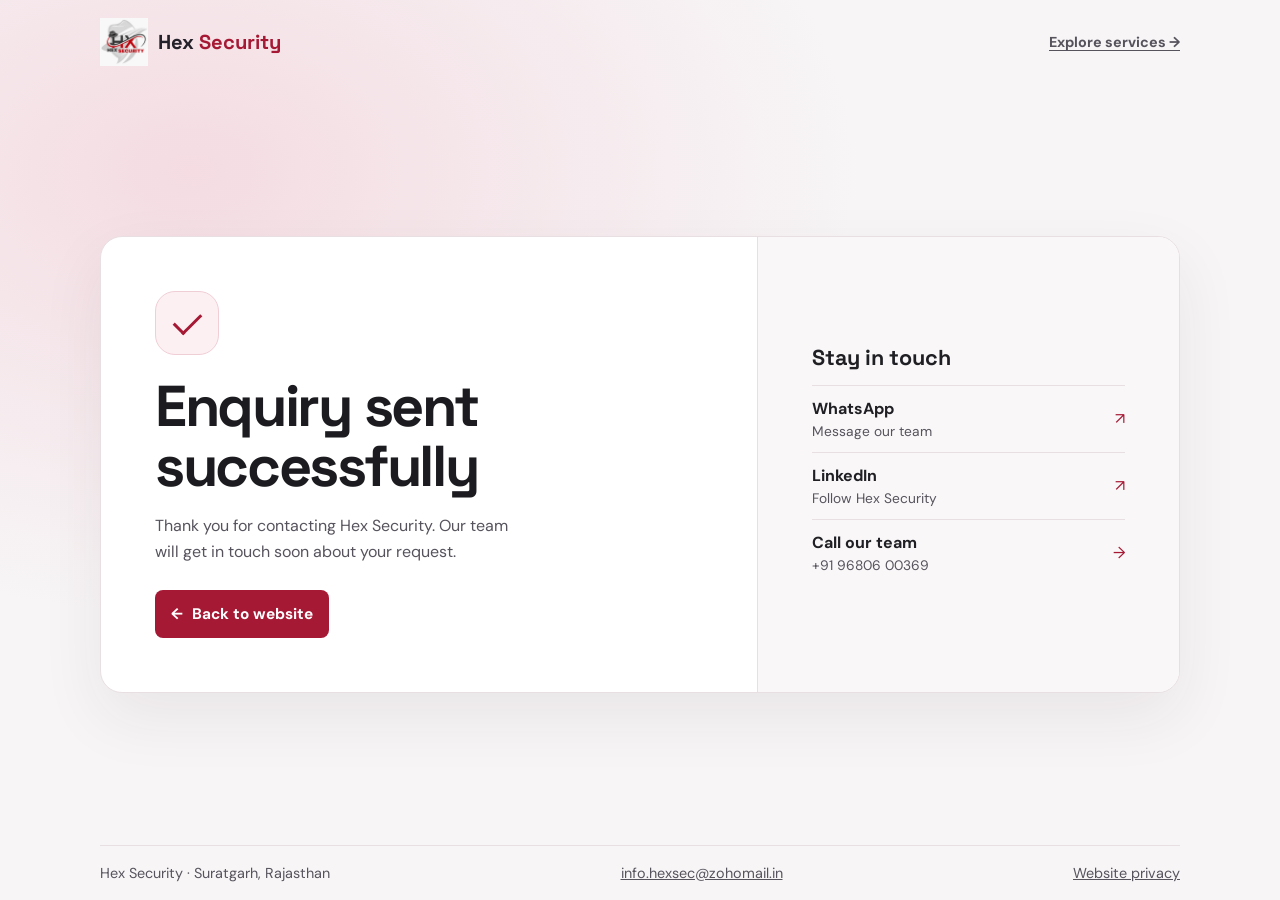
==== enquiry-sent.html @ a5976539 "Show a dedicated enquiry confirmation page" ====
<!doctype html>
<html lang="en">
<head>
  <meta charset="utf-8">
  <meta name="viewport" content="width=device-width, initial-scale=1">
  <meta name="robots" content="noindex">
  <meta name="theme-color" content="#f7f3f4">
  <title>Enquiry sent | Hex Security</title>
  <link rel="icon" type="image/jpeg" href="hex-security-logo.jpeg">
  <link rel="stylesheet" href="style.css">
  <link rel="stylesheet" href="home.css?v=films1">
  <link rel="stylesheet" href="enquiry-sent.css">
</head>
<body class="home-page confirmation-page">
  <header class="confirmation-header">
    <a class="brand home-brand" href="./" aria-label="Hex Security home">
      <img class="brand-logo" src="hex-security-logo.jpeg" width="48" height="48" alt="">
      <span>Hex <b>Security</b></span>
    </a>
    <a class="confirmation-services" href="./#services">Explore services <span aria-hidden="true">→</span></a>
  </header>
  <main class="confirmation-main" aria-labelledby="confirmation-title">
    <div class="confirmation-card">
      <section class="confirmation-message" aria-labelledby="confirmation-title">
        <span class="confirmation-check" aria-hidden="true"></span>
        <h1 id="confirmation-title">Enquiry sent successfully</h1>
        <p>Thank you for contacting Hex Security. Our team will get in touch soon about your request.</p>
        <a class="home-button home-button-primary" href="./"><span aria-hidden="true">←</span> Back to website</a>
      </section>
      <section class="confirmation-contact" aria-labelledby="confirmation-contact-title">
        <h2 id="confirmation-contact-title">Stay in touch</h2>
        <ul>
          <li><a href="https://wa.me/919680600369" target="_blank" rel="noopener noreferrer"><span><strong>WhatsApp</strong><small>Message our team</small></span><span aria-hidden="true">↗</span></a></li>
          <li><a href="https://www.linkedin.com/company/hex-sec/" target="_blank" rel="noopener noreferrer"><span><strong>LinkedIn</strong><small>Follow Hex Security</small></span><span aria-hidden="true">↗</span></a></li>
          <li><a href="tel:+919680600369"><span><strong>Call our team</strong><small>+91 96806 00369</small></span><span aria-hidden="true">→</span></a></li>
        </ul>
      </section>
    </div>
  </main>
  <footer class="confirmation-footer">
    <span>Hex Security · Suratgarh, Rajasthan</span>
    <a href="mailto:info.hexsec@zohomail.in">info.hexsec@zohomail.in</a>
    <a href="privacy.html">Website privacy</a>
  </footer>
</body>
</html>
---- style.css ----
@import url('https://fonts.googleapis.com/css2?family=DM+Sans:wght@400;500;600;700&family=Space+Grotesk:wght@400;500;600;700&display=swap');
:root{--black:#09090b;--panel:#111114;--panel2:#17171b;--red:#e21d2f;--red2:#ff3346;--white:#f4f3f3;--muted:#a5a4aa;--line:#ffffff18;--sans:'DM Sans',Arial,sans-serif;--display:'Space Grotesk',Arial,sans-serif}*{box-sizing:border-box}html{scroll-behavior:smooth;scroll-padding-top:86px}body{margin:0;background:var(--black);color:var(--white);font-family:var(--sans);-webkit-font-smoothing:antialiased}.site-shell{max-width:1600px;margin:auto;overflow:hidden;background:var(--black);position:relative;isolation:isolate}.site-shell:before{content:"";position:fixed;z-index:-1;pointer-events:none;width:min(72vw,900px);height:min(72vw,900px);left:50%;top:52%;transform:translate(-50%,-50%);background:url("hex-security-logo.jpeg") center/contain no-repeat;opacity:.035;filter:grayscale(1) contrast(1.2);mix-blend-mode:screen}.site-shell:after{content:"";position:fixed;z-index:20;pointer-events:none;inset:0;opacity:.1;background:repeating-linear-gradient(0deg,transparent 0 3px,#ff253408 4px 5px);mix-blend-mode:screen}a{color:inherit}.topbar{height:82px;padding:0 7.5%;display:flex;align-items:center;justify-content:space-between;background:#0b0b0df5;border-bottom:1px solid var(--line);position:relative;z-index:10}.brand{display:flex;align-items:center;gap:12px;text-decoration:none}.brand-logo{width:130px;height:auto;max-height:52px;object-fit:contain}.brand-name{font:700 12px var(--display);letter-spacing:2px;color:#fff}.brand-name b{color:var(--red)}.nav-links{display:flex;align-items:center;gap:34px}.nav-links a{text-decoration:none;color:#c4c2c7;font-size:11px;transition:color .2s}.nav-links a:hover{color:#fff}.nav-links .nav-cta{padding:12px 17px;border:1px solid #e21d2f99;color:#fff}.nav-cta span,.button span{color:#ff5361;margin-left:12px}.menu-toggle{display:none;background:none;border:0;color:white;font-size:24px}.hero{position:relative;isolation:isolate;min-height:650px;display:grid;grid-template-columns:1.02fr .98fr;align-items:center;gap:3%;padding:70px 8% 83px;background:radial-gradient(ellipse at 77% 43%,#6d0d1835 0,transparent 37%),linear-gradient(110deg,#09090b 50%,#100b0d 100%);overflow:hidden}.hero:before{content:"";position:absolute;inset:0;z-index:-1;opacity:.15;background:linear-gradient(#e21d2f12 1px,transparent 1px),linear-gradient(90deg,#e21d2f12 1px,transparent 1px);background-size:42px 42px;mask-image:linear-gradient(90deg,transparent 25%,#000)}.hero-copy{z-index:1;animation:copyenter .9s both}.hero:after{content:"";position:absolute;z-index:-1;left:-15%;right:-15%;height:1px;top:0;background:linear-gradient(90deg,transparent,#ff4356aa,transparent);box-shadow:0 0 18px #ff263b88;animation:scanline 8s linear infinite;pointer-events:none}.eyebrow{display:flex;align-items:center;gap:10px;font-size:9px;font-weight:700;letter-spacing:2px;color:#ff6975}.status-dot{width:7px;height:7px;border-radius:50%;background:#ff3043;box-shadow:0 0 13px #fa223d;animation:pulse 1.8s infinite}h1,h2,h3,p{margin-top:0}h1{font:600 clamp(46px,5.4vw,77px)/1.04 var(--display);letter-spacing:-3.4px;margin:25px 0 19px}h1 em,h2 em{font-style:normal;color:var(--red2);text-shadow:0 0 25px #eb183339}.hero-intro{font-size:13px;line-height:1.9;color:#b7b5bc;max-width:475px}.hero-actions{display:flex;align-items:center;gap:26px;margin-top:29px}.button{display:inline-flex;align-items:center;padding:15px 20px;text-decoration:none;font-size:10px;font-weight:700;transition:transform .25s,box-shadow .25s,background .25s}.button:hover{transform:translateY(-3px);box-shadow:0 10px 30px #e21d2f35}.button-red{background:linear-gradient(120deg,#ed2638,#b70e20);color:white;box-shadow:0 7px 25px #e21d2f29}.button-ghost{border:1px solid #ffffff32;color:#ecebef}.text-link{font-size:10px;color:#dedce0;text-decoration:none}.text-link span{color:#ff5866;margin-left:8px}.hero-proof{display:flex;align-items:center;gap:12px;margin-top:49px}.proof-icons{display:flex}.proof-icons span{width:29px;height:29px;margin-right:-5px;border-radius:50%;border:1px solid #151518;background:#25252a;display:grid;place-items:center;color:#ff5968;font-size:12px}.hero-proof p{margin:0;color:#96949c;font-size:9px;line-height:1.65}.hero-proof strong{font-size:10px;color:#e8e7ea}.hero-art{height:440px;position:relative;display:grid;place-items:center;perspective:900px}.cyber-grid{position:absolute;inset:10%;background-image:linear-gradient(#e8243822 1px,transparent 1px),linear-gradient(90deg,#e8243822 1px,transparent 1px);background-size:29px 29px;transform:perspective(420px) rotateX(55deg) rotateZ(-20deg) scale(1.25);mask-image:radial-gradient(ellipse,#000 5%,transparent 70%);animation:gridmove 12s linear infinite}.ring{position:absolute;border:1px solid #f02b3c40;border-radius:50%;box-shadow:0 0 28px #e21d2f0a;transform-style:preserve-3d}.ring-one{width:360px;height:155px;transform:rotate(-23deg) rotateX(57deg);animation:ringturn 14s linear infinite}.ring-two{width:290px;height:215px;transform:rotate(55deg) rotateX(62deg);animation:ringturn 18s linear infinite reverse}.ring-three{width:390px;height:220px;transform:rotate(40deg) rotateX(65deg);border-color:#ffffff20}.core-shadow{position:absolute;width:170px;height:40px;border-radius:50%;bottom:62px;background:#e21d2f35;filter:blur(27px);animation:shadow 4s ease-in-out infinite}.shield-scene{position:relative;width:210px;height:255px;transform-style:preserve-3d;animation:levitate 5s ease-in-out infinite}.shield-3d{position:absolute;inset:20px 25px 15px;clip-path:polygon(50% 0,92% 16%,87% 64%,71% 83%,50% 100%,29% 83%,13% 64%,8% 16%);background:linear-gradient(125deg,#ff4654 0,#b61025 37%,#510b17 38%,#210b10 100%);filter:drop-shadow(16px 25px 18px #000);transform:rotateY(-20deg) rotateX(9deg);box-shadow:inset 0 0 30px #ff7d8336}.shield-3d:before{content:"";position:absolute;inset:12px;clip-path:inherit;border:1px solid #ff969c;background:linear-gradient(140deg,#ff33483e,transparent 54%)}.shield-3d:after{content:"";position:absolute;inset:32px 36px 42px;clip-path:polygon(50% 0,92% 17%,85% 62%,67% 81%,50% 93%,33% 81%,15% 62%,8% 17%);background:#100d10aa;border:1px solid #ff5967}.shield-logo{position:absolute;z-index:2;left:50%;top:48%;width:101px;height:auto;transform:translate(-50%,-50%);border-radius:50%;filter:drop-shadow(0 4px 9px #000a)}.data-node{position:absolute;z-index:3;width:8px;height:8px;background:#ff3347;border-radius:50%;box-shadow:0 0 17px 5px #ff1c346b;animation:pulse 1.5s infinite}.node-a{left:18%;top:34%}.node-b{right:13%;top:42%;animation-delay:.4s}.node-c{left:50%;bottom:11%;animation-delay:.8s}.float-panel{position:absolute;z-index:4;background:#111114eF;border:1px solid #e32a3a7c;padding:10px 12px;box-shadow:0 10px 25px #0008,0 0 22px #e21d2f17;backdrop-filter:blur(8px);animation:panelbob 4s ease-in-out infinite}.panel-a{top:24px;left:-15px}.panel-b{bottom:31px;right:-8px;animation-delay:1.2s}.float-panel b,.float-panel small{display:block}.float-panel b{font-size:7px;letter-spacing:1.1px;color:#f4f1f3}.float-panel small{font-size:8px;color:#aaa7ae;margin-top:5px}.panel-symbol{float:left;color:#ff4d5f;font-size:17px;margin-right:8px}.hero-bottom{position:absolute;left:8%;right:8%;bottom:0;height:45px;border-top:1px solid #ffffff1c;display:flex;align-items:center;justify-content:space-between;color:#96939b;font-size:7px;letter-spacing:1.5px}.hero-bottom a{text-decoration:none;color:#d5d2d7}.hero-bottom a span{color:#fc5261;margin-left:9px}.section-pad{padding:100px 8%}.services{background:linear-gradient(180deg,#101013,#0a0a0c)}.section-heading{display:flex;align-items:end;justify-content:space-between;gap:35px;margin-bottom:38px}.section-heading h2,.about h2,.contact h2{font:600 clamp(34px,4vw,50px)/1.15 var(--display);letter-spacing:-1.6px;margin:14px 0 0}.section-heading>p{font-size:11px;line-height:1.9;color:#aaa8af;max-width:355px;margin:0 0 3px}.service-grid{display:grid;grid-template-columns:repeat(3,1fr);gap:12px}.service-card{position:relative;min-height:262px;padding:24px 24px 25px;background:linear-gradient(145deg,#19191e,#101013 72%);border:1px solid #ffffff14;overflow:hidden;transform-style:preserve-3d;transition:transform .35s,border-color .35s,box-shadow .35s}.service-card:before{content:"";position:absolute;width:180px;height:180px;border-radius:50%;right:-110px;top:-110px;background:#f3223830;filter:blur(30px);transition:all .35s}.service-card:hover{transform:perspective(700px) rotateX(3deg) rotateY(-3deg) translateY(-5px);border-color:#f22b3d7a;box-shadow:0 18px 50px #0007,0 0 30px #e21d2f14}.service-card:hover:before{right:-60px;top:-60px}.service-icon{width:37px;height:37px;border:1px solid #f039497a;display:grid;place-items:center;color:#ff5361;font-size:17px;margin-bottom:20px;background:#e21d2f0d}.card-num{position:absolute;right:23px;top:29px;font:600 7px var(--display);letter-spacing:1.4px;color:#89868f}.service-card h3{font:600 18px var(--display);margin:0 0 11px}.service-card p{position:relative;color:#aaa8b0;font-size:10px;line-height:1.8;margin:0;max-width:280px}.service-card>a{position:absolute;right:23px;bottom:20px;text-decoration:none;color:#ff5361;font-size:15px}.service-details{margin-top:13px!important;padding-top:11px;border-top:1px solid #ffffff12;color:#ceccd1!important;font-size:9px!important}.services-note{font-size:10px;color:#a4a1a9;margin-top:22px}.services-note span{color:#ff5262;margin-right:8px}.about{background:radial-gradient(ellipse at 18% 50%,#4a0c1538,transparent 45%),#111114;padding:94px 10%;display:grid;grid-template-columns:.9fr 1fr;gap:10%;align-items:center;border-top:1px solid var(--line);border-bottom:1px solid var(--line)}.about-art{height:310px;position:relative;display:grid;place-items:center;perspective:800px}.about-art:before{content:"";position:absolute;width:185px;height:185px;border:1px solid #ef334789;background:linear-gradient(145deg,#b7182b45,#171216);transform:rotate(45deg) rotateX(28deg);box-shadow:0 0 46px #e21d2f21,15px 15px 0 #141114;animation:levitate 6s ease-in-out infinite}.about-orbit{position:absolute;width:330px;height:150px;border:1px solid #ff3e502e;border-radius:50%;transform:rotate(-32deg) rotateX(48deg);animation:ringturn 20s linear infinite}.about-medallion{position:relative;z-index:1;text-align:center}.about-medallion img{width:112px;height:auto;border-radius:50%;box-shadow:0 0 25px #e21d2f31}.about-medallion small{display:block;margin-top:15px;color:#c7c3c9;font-size:7px;letter-spacing:1.7px;line-height:1.8}.about-stamp{position:absolute;bottom:17px;left:3%;width:77px;height:77px;display:grid;place-content:center;text-align:center;border-radius:50%;border:1px solid #ee435398;background:#121114;color:#f3edf0;font-size:8px;line-height:1.6;letter-spacing:1px;transform:rotate(-12deg)}.about-stamp b{font-size:15px;color:#ff4254}.about h2{margin:17px 0 21px}.about-copy p{font-size:11px;line-height:1.95;color:#b6b3bb;max-width:510px}.button-outline{border:1px solid #f0445382;margin-top:8px}.approach{background:#0b0b0d}.approach .section-heading{margin-bottom:46px}.steps{display:grid;grid-template-columns:repeat(3,1fr);border-top:1px solid #ffffff25}.steps article{padding:23px 30px 0 0;transition:transform .3s ease}.steps article:hover{transform:translateY(-5px)}.steps article+article{border-left:1px solid #ffffff1c;padding-left:27px}.steps article>span{font:600 19px var(--display);color:#ff5262}.steps h3{font:600 18px var(--display);margin:14px 0 9px}.steps p{font-size:10px;line-height:1.9;color:#a9a6ad;max-width:260px;margin:0}.contact{position:relative;overflow:hidden;padding:74px 10%;background:radial-gradient(ellipse at 94% 45%,#e21d2f23,transparent 36%),linear-gradient(105deg,#171013,#110d10);border-top:1px solid #e21d2f3b}.contact-inner{position:relative;z-index:1;display:flex;align-items:center;justify-content:space-between;gap:20px}.contact h2{margin:14px 0;font-size:clamp(38px,4.3vw,56px)}.contact p{color:#bbb7be;font-size:11px;line-height:1.8;max-width:390px;margin:0}.contact-actions{display:flex;flex-direction:column;gap:14px;align-items:flex-start}.contact-actions .button{white-space:nowrap}.contact-extra{font-size:9px;color:#aaa6ad}.contact-extra a{color:#fff;text-decoration:none}.contact-orb{position:absolute;right:6%;top:-100px;width:250px;height:250px;border:1px solid #ed394634;border-radius:50%;box-shadow:0 0 90px #eb233328,inset 0 0 50px #e21d2f19;animation:orb 8s ease-in-out infinite}.contact-orb:after{content:"";position:absolute;inset:30px;border:1px solid #fff2;border-radius:50%}footer{min-height:88px;background:#08080a;padding:18px 7.5%;display:flex;justify-content:space-between;align-items:center;gap:18px;border-top:1px solid var(--line)}.footer-brand .brand-logo{width:94px;max-height:42px}footer p,.copyright{margin:0;color:#99969f;font-size:9px}.footer-contact{display:flex;gap:18px;font-size:9px;color:#d6d2d9}.footer-contact a{text-decoration:none}.footer-contact a:hover{color:#ff5361}.reveal{opacity:0;transform:translateY(24px);transition:opacity .7s ease,transform .7s ease}.reveal.visible{opacity:1;transform:translateY(0)}@keyframes levitate{0%,100%{translate:0 0;rotate:0deg}50%{translate:0 -12px;rotate:1deg}}@keyframes pulse{0%,100%{opacity:1;box-shadow:0 0 12px 4px #ff1c346b}50%{opacity:.55;box-shadow:0 0 22px 8px #ff1c3440}}@keyframes ringturn{to{rotate:360deg}}@keyframes panelbob{0%,100%{translate:0 0}50%{translate:0 -8px}}@keyframes gridmove{to{background-position:29px 29px}}@keyframes shadow{0%,100%{scale:1;opacity:.8}50%{scale:.78;opacity:.55}}@keyframes orb{50%{transform:scale(1.08);box-shadow:0 0 120px #eb23333d,inset 0 0 60px #e21d2f22}}@media(max-width:900px){.topbar{padding:0 5%}.nav-links{gap:19px}.hero{padding-left:6%;padding-right:6%;grid-template-columns:1fr .9fr}.hero-art{transform:scale(.85);margin:0 -25px}.section-pad{padding:80px 6%}.about{padding:75px 7%;gap:6%}.contact{padding-left:7%;padding-right:7%}}@media(max-width:650px){.site-shell:before{position:absolute;width:125vw;height:125vw;top:48%;opacity:.027}.site-shell:after{opacity:.04}.hero:after{animation-duration:11s}html{scroll-padding-top:70px}.topbar{height:70px;padding:0 6%}.brand-logo{width:112px;max-height:46px}.menu-toggle{display:block}.nav-links{display:none;position:absolute;top:70px;left:0;right:0;padding:20px 6% 25px;background:#0d0d10;flex-direction:column;align-items:stretch;gap:17px;border-bottom:1px solid #ffffff20}.nav-links.open{display:flex}.nav-links .nav-cta{text-align:center}.hero{display:block;padding:56px 7% 71px;min-height:0}.hero h1{font-size:52px;letter-spacing:-2.3px}.hero-intro{font-size:12px}.hero-actions{gap:16px;flex-wrap:wrap}.hero-proof{margin-top:31px}.hero-art{height:340px;margin:8px -27px -2px;transform:scale(.88)}.hero-bottom{left:7%;right:7%;font-size:6px;letter-spacing:.65px}.hero-bottom a{font-size:6px}.section-pad{padding:67px 7%}.section-heading{display:block;margin-bottom:28px}.section-heading h2,.about h2{font-size:37px}.section-heading>p{margin-top:15px}.service-grid{grid-template-columns:1fr 1fr;gap:9px}.service-card{min-height:280px;padding:19px 15px}.service-card h3{font-size:15px}.service-card p{font-size:9px}.card-num{right:11px;top:25px;font-size:6px}.service-card>a{right:13px;bottom:15px}.service-details{font-size:8px!important}.about{padding:55px 8%;grid-template-columns:1fr;gap:14px}.about-art{height:250px;transform:scale(.85);margin:-4px 0}.about-copy p{font-size:10px}.approach{padding-top:65px;padding-bottom:70px}.steps{grid-template-columns:1fr}.steps article,.steps article+article{padding:19px 0;border-left:0;border-bottom:1px solid #ffffff1c}.steps h3{margin:9px 0 6px}.contact{padding:56px 8%}.contact-inner{display:block}.contact h2{font-size:44px}.contact-actions{margin-top:23px}.contact-orb{right:-80px;top:10px;width:190px;height:190px}footer{padding:23px 7%;display:grid;grid-template-columns:1fr 1fr;gap:17px}.footer-brand{grid-column:1;grid-row:1}.copyright{grid-column:2;grid-row:1;justify-self:end}.footer-contact{grid-column:1/3;grid-row:2;flex-wrap:wrap}footer p{grid-column:1/3;grid-row:3}}@media(max-width:390px){.service-grid{grid-template-columns:1fr}.service-card{min-height:245px}.hero-actions .button{padding:14px}.hero-art{transform:scale(.78);margin-left:-42px;margin-right:-42px}}@media(prefers-reduced-motion:reduce){.site-shell:after,.hero:after{display:none}*,*:before,*:after{animation-duration:.01ms!important;animation-iteration-count:1!important;scroll-behavior:auto!important;transition-duration:.01ms!important}.reveal{opacity:1;transform:none}}

/* FINAL SERVICE CARD REBUILD: image -> heading -> summary -> optional details */
.service-card{min-height:0!important;padding:0!important;display:flex!important;flex-direction:column!important;overflow:hidden!important;transform-style:preserve-3d;perspective:900px;transition:transform .3s,border-color .3s,box-shadow .3s!important}
.service-card:before{content:"";position:absolute;z-index:6;pointer-events:none;inset:-80% -40%;background:linear-gradient(115deg,transparent 43%,#ffffff0b 48%,#ff42551b 50%,#ffffff0c 52%,transparent 57%);transform:translateX(-120%) rotate(15deg);transition:transform .8s}
.service-card:hover:before{transform:translateX(120%) rotate(15deg)}
.service-card:hover,.service-card:focus-visible,.service-card.is-flipped{transform:perspective(900px) rotateX(2deg) rotateY(-2deg) translateY(-4px)!important;border-color:#f22b3d9c;box-shadow:0 22px 55px #0009,0 0 38px #e21d2f20}
.card-face{position:relative!important;inset:auto!important;display:block!important;flex:none!important;width:100%;padding:0 22px 22px!important;background:linear-gradient(145deg,#19191e,#101013 72%)!important;transform:none!important;opacity:1!important;backface-visibility:visible!important;transition:none!important}
.card-detail{position:relative!important;inset:auto!important;display:none;width:100%;padding:20px 22px 23px!important;background:linear-gradient(145deg,#171216,#0d0d10)!important;transform:none!important;opacity:1!important;backface-visibility:visible!important;transition:none!important;overflow:visible!important;border-top:1px solid #f0445345}
.service-card:hover .card-detail,.service-card:focus-visible .card-detail,.service-card.is-flipped .card-detail{display:block!important;animation:detailopen .42s ease both}
.service-visual{position:relative!important;display:block!important;height:154px!important;margin:0 -22px 18px!important;overflow:hidden!important;isolation:isolate;background:radial-gradient(ellipse at 50% 60%,#e21d2f20,transparent 65%),linear-gradient(135deg,#1e171a,#101013 72%);border-bottom:1px solid #ffffff12;transform:translateZ(12px)}
.service-visual:before{content:"";position:absolute;z-index:3;pointer-events:none;inset:0;background:linear-gradient(115deg,transparent 25%,#ffffff08 48%,#ff33461a 50%,transparent 70%);transform:translateX(-120%);animation:visualshine 6s ease-in-out infinite}
.service-visual:after{content:"";position:absolute;inset:0;opacity:.18;background:linear-gradient(#ff334612 1px,transparent 1px),linear-gradient(90deg,#ff334612 1px,transparent 1px);background-size:20px 20px;mask-image:radial-gradient(ellipse,#000,transparent 78%);pointer-events:none}
.card-face .card-num{position:absolute;right:18px;top:166px!important;font:600 7px var(--display);letter-spacing:1.2px;color:#aaa5ad}
.card-face h3{display:block!important;font:600 19px var(--display)!important;margin:0 0 9px!important;color:#f4f3f3}
.card-face>p{display:block!important;position:relative;color:#c0bdc4;font-size:11px;line-height:1.75;margin:0;max-width:340px}
.card-tags{display:flex!important;flex-wrap:wrap;gap:6px;margin-top:14px}
.card-tags span{border:1px solid #ffffff17;background:#ffffff06;padding:5px 7px;color:#d2cfd5;font-size:8px}
.card-hint{position:relative!important;left:auto!important;right:auto!important;bottom:auto!important;display:block;margin-top:17px;padding-top:11px;border-top:1px solid #ffffff16;color:#96929b;font-size:7px;letter-spacing:1px}
.card-hint b{float:right;color:#ff5361;font-size:13px;margin-top:-5px}
.detail-index{display:block;color:#ff6672;font:600 8px var(--display);letter-spacing:1.4px;margin-bottom:11px}
.card-detail h3{font:600 18px var(--display);margin:0 0 9px;color:#f4f3f3}
.card-detail>p{color:#c0bdc4;font-size:10px;line-height:1.8;margin:0;max-width:360px}
.card-detail ul{padding-left:17px;margin:14px 0 17px;color:#d2cfd5;font-size:10px;line-height:1.75}
.card-detail li{padding-left:2px;margin:5px 0}.card-detail li::marker{color:#ff4b5c}
.card-detail>a{display:inline-flex;align-items:center;gap:12px;color:#ff6875;text-decoration:none;font-size:10px;font-weight:700;border-bottom:1px solid #ff536152;padding-bottom:5px}
.service-icon{display:none!important}
@keyframes detailopen{from{opacity:0;transform:translateY(-8px)}to{opacity:1;transform:translateY(0)}}
@media(max-width:650px){.service-grid{grid-template-columns:1fr!important;gap:14px!important}.card-face{padding:0 18px 18px!important}.card-detail{padding:18px!important}.service-visual{height:165px!important;margin:0 -18px 18px!important}.card-face .card-num{top:177px!important;right:18px}.card-face h3{font-size:20px!important}.card-face>p{font-size:11px}.card-tags{margin-top:12px}.card-hint{margin-top:14px}.card-detail ul{font-size:10px}.browser-window{width:min(74vw,260px);height:128px}}
/* Service gallery: visible image and title, clear detail block, no flipped faces */
.service-grid{grid-template-columns:repeat(2,minmax(0,1fr))!important;gap:22px!important;align-items:stretch}
.service-card{display:block!important;min-height:0!important;padding:0!important;overflow:hidden!important;background:#111114!important;border:1px solid #ffffff18!important;border-radius:4px;transform-style:preserve-3d;transition:transform .35s,border-color .35s,box-shadow .35s!important}
.service-card:before{content:"";position:absolute;z-index:3;pointer-events:none;inset:-50% -70%;background:linear-gradient(115deg,transparent 44%,#ffffff0b 49%,#ff36491c 51%,transparent 56%);transform:translateX(-70%) rotate(15deg);transition:transform .85s}
.service-card:hover:before{transform:translateX(70%) rotate(15deg)}
.service-card:hover{transform:perspective(900px) rotateX(1deg) rotateY(-1deg) translateY(-5px)!important;border-color:#e72a3b8c!important;box-shadow:0 22px 55px #0009,0 0 35px #e21d2f18!important}
.service-photo{position:relative;height:250px;overflow:hidden;background:#161216;border-bottom:1px solid #ffffff14;isolation:isolate}
.service-photo:after{content:"";position:absolute;inset:0;background:linear-gradient(180deg,#09090b05 35%,#09090bcb 100%),linear-gradient(115deg,transparent 35%,#ff31481b 50%,transparent 65%);z-index:1;pointer-events:none}
.service-photo img{display:block;width:100%;height:100%;object-fit:cover;transition:transform .8s cubic-bezier(.2,.7,.2,1),filter .5s;filter:saturate(.82) contrast(1.05)}
.service-card:hover .service-photo img{transform:scale(1.07);filter:saturate(1.05) contrast(1.08)}
.service-photo>span,.service-photo>i{position:absolute;z-index:2;left:22px;color:white;font-style:normal;font-family:var(--display);text-shadow:0 2px 10px #000}.service-photo>span{bottom:34px;font-size:8px;letter-spacing:1.6px;color:#ff727e}.service-photo>i{bottom:16px;font-size:11px;font-weight:700;letter-spacing:1.3px}
.service-copy{padding:24px 26px 26px!important;position:relative;z-index:1}
.service-kicker{font:600 8px var(--display);letter-spacing:1.7px;color:#ff6875;margin-bottom:10px}
.service-copy h3{font:600 clamp(20px,2.15vw,26px)/1.2 var(--display)!important;letter-spacing:-.5px;color:#f5f3f4;margin:0 0 10px!important}
.service-copy>p{font-size:12px!important;line-height:1.8!important;color:#bdbac2!important;margin:0!important;max-width:560px!important}
.service-detail{margin-top:19px;padding:16px 18px;background:linear-gradient(120deg,#1b1519,#141316);border-left:2px solid #d92336;position:relative;overflow:hidden}
.service-detail:before{content:"";position:absolute;top:0;bottom:0;left:-45%;width:35%;background:linear-gradient(90deg,transparent,#ff425513,transparent);animation:detailscan 7s ease-in-out infinite}
.service-detail h4{position:relative;margin:0 0 10px;color:#f0edf0;font:600 10px var(--display);letter-spacing:.4px}
.service-detail ul{position:relative;display:grid;grid-template-columns:1fr 1fr;gap:8px 20px;list-style:none;margin:0;padding:0;color:#c2bec5;font-size:10px;line-height:1.6}
.service-detail li{position:relative;padding-left:13px}.service-detail li:before{content:"";position:absolute;left:0;top:.6em;width:5px;height:5px;background:#e12a3d;box-shadow:0 0 8px #e12a3d;border-radius:50%}
.service-link{display:inline-flex;gap:15px;align-items:center;margin-top:18px;padding-bottom:5px;border-bottom:1px solid #ef465554;color:#ff7580;text-decoration:none;font-size:10px;font-weight:700;transition:gap .25s,color .25s}.service-link:hover{gap:22px;color:#fff}
@keyframes detailscan{0%,72%,100%{left:-45%}35%{left:110%}}
@media(max-width:760px){.service-grid{grid-template-columns:1fr!important;gap:17px!important}.service-photo{height:220px}.service-copy{padding:20px!important}.service-detail ul{grid-template-columns:1fr 1fr;gap:8px 12px}}
@media(max-width:420px){.service-photo{height:190px}.service-detail ul{grid-template-columns:1fr}.service-copy h3{font-size:20px!important}}
/* HEX professional business service theme */
:root{--black:#f5f5f6;--panel:#fff;--panel2:#f0f0f2;--red:#d7192d;--red2:#d7192d;--white:#19191c;--muted:#68686e;--line:#dedee2}
body,.site-shell{background:#f5f5f6!important;color:#202024!important}.site-shell:before{opacity:.035!important;filter:grayscale(1)!important;mix-blend-mode:multiply!important}.site-shell:after{display:none!important}
.topbar{background:#fff!important;border-bottom:1px solid #e5e5e8!important;box-shadow:0 3px 18px #17171b08}.nav-links a{color:#505057!important}.nav-links a:hover{color:#d7192d!important}.nav-links .nav-cta{color:#1e1e22!important;border-color:#d7192d!important}
.hero{background:linear-gradient(112deg,#fff 0%,#fff 55%,#f0f0f2 100%)!important;color:#1b1b1f!important}.hero:before{opacity:.25!important;background-image:linear-gradient(#22222209 1px,transparent 1px),linear-gradient(90deg,#22222209 1px,transparent 1px)!important}.hero:after{background:linear-gradient(90deg,transparent,#d7192d7c,transparent)!important}.eyebrow{color:#c7192c!important}.status-dot{background:#d7192d!important;box-shadow:0 0 12px #d7192d55!important}h1{color:#1c1c20!important}h1 em,h2 em{color:#d7192d!important;text-shadow:none!important}.hero-intro,.hero-proof p{color:#65656c!important}.hero-proof strong{color:#25252a!important}.proof-icons span{background:#f0f0f2!important;color:#d7192d!important;border-color:white!important}.button-red{background:#d7192d!important;color:white!important;box-shadow:0 7px 22px #d7192d25!important}.button-red span{color:white!important}.button-ghost{border-color:#c9c9ce!important;color:#242428!important}.button-ghost span{color:#d7192d!important}
.ring{border-color:#d7192d38!important}.ring-three{border-color:#19191c22!important}.core-shadow{background:#d7192d28!important}.float-panel{background:#fff!important;border-color:#d7192d55!important;box-shadow:0 10px 25px #15151a16!important}.float-panel b{color:#222!important}.float-panel small{color:#68686e!important}.hero-bottom{border-color:#25252a20!important;color:#77777e!important}.hero-bottom a{color:#4e4e55!important}.hero-bottom a span{color:#d7192d!important}
.services,.approach{background:#f5f5f6!important}.section-heading h2,.about h2,.contact h2{color:#202024!important}.section-heading>p{color:#68686e!important}.service-card{background:#fff!important;border:1px solid #e2e2e5!important;box-shadow:0 5px 18px #16161b0a!important}.service-card:hover{border-color:#d7192d66!important;box-shadow:0 18px 36px #16161b14!important}.service-photo img{animation:photodrift 13s ease-in-out infinite alternate;filter:saturate(.78) contrast(1.02)!important}.service-card:hover .service-photo img{animation-play-state:paused;filter:saturate(1) contrast(1.04)!important}.service-copy{background:#fff!important}.service-kicker{color:#c7192c!important}.service-copy h3{color:#222226!important}.service-copy>p{color:#626269!important}.service-detail{background:#f5f5f6!important;border-left-color:#d7192d!important}.service-detail h4{color:#29292d!important}.service-detail ul{color:#53535a!important}.service-detail li:before{background:#d7192d!important;box-shadow:0 0 7px #d7192d50!important}.service-link{color:#c7192c!important;border-color:#d7192d50!important}.service-link:hover{color:#86101d!important}
.about{background:#ececee!important;color:#202024!important;border-color:#e0e0e3!important}.about-art:before{background:linear-gradient(145deg,#d7192d,#83121f)!important;border-color:#f38b95!important;box-shadow:0 0 45px #d7192d22,15px 15px 0 #d5d5d9!important}.about-medallion small{color:#4e4e54!important}.about-stamp{background:#fff!important;color:#29292d!important;border-color:#d7192d!important}.about-copy p{color:#5e5e65!important}.about-copy .eyebrow{color:#c7192c!important}.steps{border-color:#d5d5d9!important}.steps article+article{border-color:#d5d5d9!important}.steps article>span{color:#d7192d!important}.steps p{color:#68686e!important}.steps h3{color:#28282c!important}.contact{background:linear-gradient(110deg,#fff,#eeeef0)!important;border-color:#e4b3b8!important}.contact p{color:#616168!important}.contact-orb{border-color:#d7192d35!important;box-shadow:0 0 90px #d7192d15,inset 0 0 50px #d7192d0b!important}footer{background:#202024!important;color:#f5f5f6!important;border-color:#333338!important}footer p,.copyright{color:#c5c5ca!important}.footer-contact{color:#eee!important}.footer-contact a:hover{color:#ff6574!important}
@keyframes photodrift{0%{transform:scale(1.04) translateX(-.5%)}100%{transform:scale(1.12) translateX(.5%)}}
@media(max-width:650px){.nav-links{background:#fff!important;border-color:#ddd!important}.nav-links a{color:#303036!important}.service-photo{height:210px}}

/* Better image fit and service enquiry modal */
.service-photo{height:clamp(185px,24vw,300px)!important;background:#25252a!important}
.service-photo img{object-fit:cover!important;object-position:center 50%!important;animation:photodrift 15s ease-in-out infinite alternate!important}
.service-card:nth-child(1) .service-photo img{object-position:center 48%!important}.service-card:nth-child(2) .service-photo img{object-position:center 48%!important}.service-card:nth-child(3) .service-photo img{object-position:center 56%!important}.service-card:nth-child(4) .service-photo img{object-position:center 50%!important}.service-card:nth-child(5) .service-photo img{object-position:center 52%!important}.service-card:nth-child(6) .service-photo img{object-position:center 55%!important}.service-card:nth-child(7) .service-photo img{object-position:center 48%!important}
.service-dialog{width:min(980px,calc(100vw - 32px));max-width:none;max-height:min(92vh,900px);padding:0;border:1px solid #d9d9de;border-radius:12px;background:#fff;color:#202024;box-shadow:0 30px 100px #0005;overflow:auto}
.service-dialog::backdrop{background:#111116a8;backdrop-filter:blur(5px)}
.dialog-close{position:sticky;top:12px;float:right;z-index:5;margin:12px 12px -48px 0;width:36px;height:36px;border:1px solid #ffffff70;border-radius:50%;background:#fff;color:#26262b;font-size:25px;line-height:1;cursor:pointer;box-shadow:0 3px 12px #0002}
.dialog-content{display:grid;grid-template-columns:1.05fr .95fr;align-items:start}
.dialog-image{grid-column:1;grid-row:1;min-height:270px;height:100%;max-height:400px;background:#222;overflow:hidden}
.dialog-image img{width:100%;height:100%;min-height:270px;max-height:400px;object-fit:cover;display:block}
.dialog-info{grid-column:1;grid-row:2;padding:27px 32px 32px}
.dialog-info .service-kicker{font-size:9px;letter-spacing:1.6px}
.dialog-info h2{margin:0 0 11px;font:700 clamp(25px,3vw,36px)/1.12 var(--display);letter-spacing:-.7px;color:#202024}
.dialog-info>p{font-size:13px;line-height:1.7;color:#626269;margin:0 0 20px}
.dialog-details .service-detail{margin:0;background:#f4f4f5!important;border-left:3px solid #d7192d!important;border-radius:2px;padding:18px}
.dialog-details .service-detail h4{font-size:12px;color:#27272b}
.dialog-details .service-detail ul{grid-template-columns:1fr!important;font-size:11px;gap:8px;color:#4d4d54}
.dialog-details .service-detail li:before{background:#d7192d}.dialog-details .service-detail:before{display:none}
.lead-form{grid-column:2;grid-row:1/3;margin:22px;padding:22px;background:#f4f4f5;border:1px solid #e4e4e7;border-radius:8px;display:flex;flex-direction:column;gap:13px}
.selected-service{padding:11px 13px;background:#fff;border-left:3px solid #d7192d;display:flex;flex-direction:column;gap:5px}
.selected-service span{font-size:8px;font-weight:700;letter-spacing:1.4px;color:#85858c}.selected-service strong{font-size:12px;color:#222226}
.lead-form label{display:flex;flex-direction:column;gap:6px;color:#424249;font-size:10px;font-weight:700}
.lead-form input{width:100%;height:42px;padding:0 12px;border:1px solid #d6d6dc;border-radius:4px;background:#fff;color:#222226;font:400 12px var(--sans);outline:none}
.lead-form input:focus{border-color:#d7192d;box-shadow:0 0 0 3px #d7192d18}
.lead-actions{display:grid;grid-template-columns:1fr;gap:8px;margin-top:3px}
.lead-actions .button{border:0;border-radius:4px;justify-content:center;cursor:pointer;min-height:43px;font-family:var(--sans);font-size:10px}
.button-light{background:#fff!important;color:#25252a!important;border:1px solid #d0d0d5!important}.button-light span{color:#d7192d!important}
.form-note{font-size:9px;line-height:1.5;color:#77777e;margin:0}
@media(max-width:700px){.service-dialog{width:calc(100vw - 20px);max-height:94vh;border-radius:9px}.dialog-content{grid-template-columns:1fr}.dialog-image{grid-column:1;grid-row:1;min-height:190px;max-height:240px}.dialog-image img{min-height:190px;max-height:240px}.dialog-info{grid-column:1;grid-row:2;padding:20px}.lead-form{grid-column:1;grid-row:3;margin:0 20px 20px;padding:17px}.service-photo{height:clamp(185px,55vw,260px)!important}.service-detail ul{grid-template-columns:1fr!important}}
---- home.css ----
.home-page {
  --ink: #24212a;
  --muted-ink: #57535d;
  --brand-red: #a61935;
  --brand-hover: #85142b;
  --section-width: min(90%, 1240px);
  background: #f7f5f3;
  color: var(--ink);
}

.home-page .site-shell { background: white; }
.home-page .site-shell::after { display: none; }
.home-page .topbar {
  height: 74px;
  padding-inline: max(5%, calc((100% - 1240px) / 2));
  box-shadow: none;
}
.home-brand { gap: 10px; font: 700 1.26rem var(--display); color: var(--ink); }
.home-brand b { color: var(--brand-red); }
.home-brand .brand-logo { width: 48px; height: 48px; }
.home-page .nav-links { gap: clamp(18px, 3vw, 40px); }
.home-page .nav-links a { font-size: .94rem; font-weight: 650; }
.home-page .nav-cta { border-radius: 8px; }

.home-wrap, .welcome-inner { width: var(--section-width); margin-inline: auto; }
.welcome {
  position: relative;
  isolation: isolate;
  overflow: hidden;
  padding-block: clamp(38px, 5.2vw, 78px);
  background: radial-gradient(ellipse at 88% 36%, #f2dbe1 0, transparent 50%), #faf8f6;
  border-bottom: 1px solid #ece3e4;
}
.welcome::before {
  position: absolute;
  z-index: -1;
  inset: -30px 1% -30px auto;
  width: min(63vw, 770px);
  content: "";
  background: url("hex-security-logo.jpeg") center / contain no-repeat;
  filter: grayscale(1);
  mix-blend-mode: multiply;
  opacity: .055;
}
.welcome-inner {
  display: grid;
  grid-template-columns: 1.04fr 1fr;
  align-items: center;
  gap: clamp(28px, 5vw, 80px);
}
.location-label {
  color: var(--brand-red);
  font-size: .86rem;
  font-weight: 700;
  letter-spacing: .04em;
  margin: 0 0 16px;
}
.welcome h1 {
  margin: 0;
  font-size: clamp(2.45rem, 4.3vw, 4.35rem);
  font-weight: 700;
  line-height: 1.05;
  letter-spacing: -.055em;
  max-width: 15.7ch;
}
.home-page .welcome h1 em { color: var(--brand-red) !important; }
.welcome-copy > p:not(.location-label) {
  max-width: 49ch;
  margin: 19px 0 0;
  color: var(--muted-ink);
  font-size: clamp(1rem, 1.5vw, 1.18rem);
  line-height: 1.55;
}
.welcome-actions, .home-contact-actions { display: flex; gap: 10px; flex-wrap: wrap; margin-top: 24px; }
.home-button {
  display: inline-flex;
  align-items: center;
  justify-content: center;
  min-height: 48px;
  padding: .65rem .95rem;
  border-radius: 8px;
  border: 1px solid transparent;
  font-size: .96rem;
  font-weight: 700;
  text-decoration: none;
  transition: background-color .2s, border-color .2s;
}
.home-button-primary { background: var(--brand-red); color: white; }
.home-button-primary:hover { background: var(--brand-hover); }
.home-button-outline { border-color: #cbc2c7; background: white; color: var(--ink); }
.home-button-outline:hover { border-color: var(--brand-red); }
.welcome-copy .welcome-call { font-size: .91rem !important; }
.welcome-call a { font-weight: 700; color: var(--ink); text-underline-offset: .18em; }
.welcome-demo {
  display: block;
  padding: 7px;
  background: white;
  border: 1px solid #dfd0d5;
  border-radius: 18px;
  box-shadow: 0 20px 49px #41212d20;
  color: var(--ink);
  text-decoration: none;
}
.welcome-demo img {
  display: block;
  width: 100%;
  height: auto;
  aspect-ratio: 1.55;
  object-fit: cover;
  border-radius: 12px;
}
.welcome-caption { display: flex; align-items: center; gap: 13px; min-height: 69px; padding: 10px 13px; }
.welcome-caption strong { display: block; font: 700 1.04rem var(--display); }
.welcome-caption small { display: block; margin-top: 3px; color: var(--muted-ink); font-size: .84rem; }
.welcome-play {
  display: grid;
  place-items: center;
  width: 42px;
  height: 42px;
  flex: 0 0 42px;
  padding-left: 2px;
  border-radius: 50%;
  background: #f9e7eb;
  color: var(--brand-red);
  transition: background .2s, color .2s;
}
.welcome-demo:hover .welcome-play { background: var(--brand-red); color: white; }

.home-page .services { background: #fff !important; padding: clamp(42px, 6vw, 79px) max(5%, calc((100% - 1240px) / 2)); }
.service-intro { display: flex; align-items: end; justify-content: space-between; gap: 16px; margin-bottom: 25px; }
.service-intro h2, .home-about h2, .home-contact h2, .home-updates h2 {
  margin: 0 0 8px;
  font: 700 clamp(1.8rem, 3.25vw, 3rem)/1.13 var(--display);
  letter-spacing: -.042em;
}
.service-intro p, .home-about p, .home-contact p, .home-updates p {
  margin: 0;
  max-width: 59ch;
  color: var(--muted-ink);
  font-size: 1rem;
  line-height: 1.6;
}
.service-intro button {
  min-height: 44px;
  flex-shrink: 0;
  border: 1px solid #d9d4d8;
  border-radius: 8px;
  background: white;
  color: var(--brand-red);
  font: 650 .89rem var(--sans);
  padding: .6rem .85rem;
  cursor: pointer;
}
.home-page .catalog { gap: clamp(15px, 2vw, 24px); }
.home-page .offer {
  border-color: #e1dce0;
  border-radius: 13px;
  box-shadow: 0 3px 12px #27152107;
  transition: border-color .2s, box-shadow .2s;
}
.home-page .offer:hover, .home-page .offer:focus-within { border-color: #b87483; box-shadow: 0 9px 25px #27152112; }
.home-page .offer-copy { padding: 19px; }
.home-page .offer h3 { font-size: clamp(1.25rem, 2vw, 1.58rem); }
.home-page .offer p { line-height: 1.45; margin-bottom: 6px; }
.offer-actions {
  display: flex;
  align-items: center;
  flex-wrap: wrap;
  gap: 6px 13px;
  width: 100%;
  margin-top: auto;
}
.home-page .offer-open, .offer-enquire {
  display: inline-flex;
  align-items: center;
  gap: .27rem;
  min-height: 44px;
  margin: 0;
  padding: 0;
  border: 0;
  color: var(--brand-red);
  font-size: .9rem;
  font-weight: 700;
  text-decoration: none;
}
.offer-enquire { position: relative; z-index: 1; color: var(--ink); text-decoration: underline; text-underline-offset: .22em; }
.offer-enquire:hover { color: var(--brand-red); }
.demo-language { font: 600 .81rem var(--sans); color: var(--muted-ink); }
.service-help {
  display: flex;
  justify-content: space-between;
  align-items: center;
  gap: 14px;
  margin-top: 23px;
  padding: 20px;
  border-radius: 12px;
  background: #f7f4f4;
}
.service-help p { margin: 4px 0 0; color: var(--muted-ink); }
.service-help a { flex-shrink: 0; }

.home-about { background: #f6f3f0; padding-block: clamp(44px, 5vw, 76px); }
.about-layout, .contact-layout { display: grid; grid-template-columns: 1fr 1fr; align-items: center; gap: clamp(20px, 5vw, 76px); }
.home-process { display: grid; gap: 14px; margin: 0; padding: 0 0 0 1.6rem; }
.home-process li { padding-left: .35rem; }
.home-process li::marker { color: var(--brand-red); font-weight: 700; }
.home-process li span { display: block; margin-top: 2px; color: var(--muted-ink); }
.home-updates { background: white; padding-block: 34px; }
.home-updates h2 { font-size: clamp(1.45rem, 2.5vw, 2.1rem); }
.updates-row { display: flex; justify-content: space-between; align-items: center; gap: 18px; }
.home-contact { background: #26212b; color: white; padding-block: clamp(44px, 6vw, 83px); }
.home-contact p { color: #ede4ec; }
.home-contact-actions { margin: 0; }
.home-contact .home-button-primary { background: #b72443; }
.home-contact .home-button-primary:hover { background: #a91e3c; }
.contact-link { color: white; display: inline-flex; align-items: center; padding: 6px 9px; font-size: .93rem; text-underline-offset: .22em; }
.home-page .home-footer { flex-wrap: wrap; }
.home-footer > a:not(.brand), .home-footer .footer-contact { font-size: .84rem; }
.home-page :focus-visible { outline: 3px solid #c44b64; outline-offset: 3px; }
.guide-heading { padding: 17px clamp(18px, 3vw, 32px); }
.guide-heading h2 { font: 700 clamp(1.44rem, 3vw, 2rem)/1.12 var(--display); margin: 0 0 5px; }
#dialog-summary { font-size: .94rem; line-height: 1.45; color: var(--muted-ink); margin: 0; }
.home-page #details-step .sheet-body { padding-top: 16px; }

@media (min-width: 1110px) {
  .home-page .catalog { grid-template-columns: repeat(3, minmax(0, 1fr)); }
}

@media (max-width: 820px) {
  .welcome-inner { gap: 23px; }
  .demo-language { display: none; }
}

@media (max-width: 650px) {
  .home-page .topbar { height: 66px; }
  .home-page .nav-links { top: 66px; gap: 14px; }
  .welcome-inner, .about-layout, .contact-layout { grid-template-columns: 1fr; }
  .welcome h1 { max-width: 17ch; }
  .welcome-demo { max-width: 520px; }
  .welcome-demo img { aspect-ratio: 1.9; }
  .welcome-copy > p:not(.location-label) { margin-top: 13px; }
  .welcome-actions { margin-top: 17px; }
  .welcome-caption { min-height: 60px; }
  .service-intro { align-items: flex-start; flex-direction: column; gap: 10px; }
  .service-intro button { align-self: flex-start; }
  .service-help, .updates-row { align-items: flex-start; flex-direction: column; }
  .demo-language { display: inline; }
  .home-page .home-footer { display: flex; flex-direction: column; align-items: flex-start; gap: 10px; }
}
---- enquiry-sent.css ----
.confirmation-page {
  min-height: 100vh;
  min-height: 100svh;
  display: grid;
  grid-template-rows: auto 1fr auto;
  background: radial-gradient(ellipse at 15% 19%, #f4dce2 0, transparent 43%), #f7f5f6 !important;
}

.confirmation-header, .confirmation-footer, .confirmation-main {
  width: min(calc(100% - 40px), 1080px);
  margin-inline: auto;
}

.confirmation-header, .confirmation-footer {
  display: flex;
  align-items: center;
  justify-content: space-between;
  flex-wrap: wrap;
  gap: 14px 24px;
  padding-block: 18px;
}

.confirmation-services, .confirmation-footer {
  font-size: .9rem;
  color: var(--muted-ink);
}

.confirmation-services {
  font-weight: 700;
  text-underline-offset: .22em;
}

.confirmation-services:hover, .confirmation-footer a:hover {
  color: var(--brand-red);
}

.confirmation-main {
  display: grid;
  align-items: center;
  padding-block: clamp(26px, 7vh, 80px);
}

.confirmation-card {
  display: grid;
  grid-template-columns: minmax(0, 1.4fr) minmax(0, .9fr);
  background: white;
  border: 1px solid #e8dfe3;
  border-radius: 22px;
  overflow: hidden;
  box-shadow: 0 24px 64px #43222c13;
}

.confirmation-message, .confirmation-contact {
  padding: clamp(26px, 5vw, 54px);
}

.confirmation-check {
  display: grid;
  place-items: center;
  width: 64px;
  height: 64px;
  margin-bottom: 22px;
  border: 1px solid #f0ced6;
  border-radius: 20px;
  background: #fcf0f3;
  color: var(--brand-red);
}

.confirmation-check::before {
  content: '';
  width: 24px;
  height: 12px;
  border-left: 3px solid currentColor;
  border-bottom: 3px solid currentColor;
  transform: translateY(-3px) rotate(-45deg);
}

.confirmation-message h1 {
  max-width: 13ch;
  margin: 0 0 16px;
  font: 700 clamp(2.05rem, 4.9vw, 3.6rem)/1.04 var(--display);
  letter-spacing: -.04em;
}

.confirmation-message p {
  max-width: 34ch;
  margin-bottom: 24px;
  color: var(--muted-ink);
  line-height: 1.65;
}

.confirmation-message .home-button {
  gap: .55rem;
}

.confirmation-contact {
  background: #f9f7f8;
  border-left: 1px solid #e8dfe3;
  display: grid;
  align-content: center;
}

.confirmation-contact h2 {
  margin: 0 0 14px;
  font: 700 1.35rem var(--display);
}

.confirmation-contact ul {
  list-style: none;
  margin: 0;
  padding: 0;
}

.confirmation-contact li {
  border-top: 1px solid #e8dfe3;
}

.confirmation-contact a {
  display: flex;
  justify-content: space-between;
  align-items: center;
  gap: 12px;
  padding-block: 12px;
  text-decoration: none;
}

.confirmation-contact strong, .confirmation-contact small {
  display: block;
}

.confirmation-contact small {
  margin-top: 3px;
  color: var(--muted-ink);
  font-size: .86rem;
}

.confirmation-contact a > span:last-child, .confirmation-contact a:hover strong {
  color: var(--brand-red);
}

.confirmation-page a:focus-visible {
  outline: 3px solid var(--brand-red);
  outline-offset: 3px;
}

.confirmation-footer {
  min-height: 0;
  padding: 18px 0;
  background: transparent !important;
  border-color: #e8dfe3 !important;
  color: var(--muted-ink) !important;
}

@media (max-width: 680px) {
  .confirmation-main { padding-block: 24px; }
  .confirmation-card { grid-template-columns: 1fr; }
  .confirmation-contact { border-left: 0; border-top: 1px solid #e8dfe3; }
}
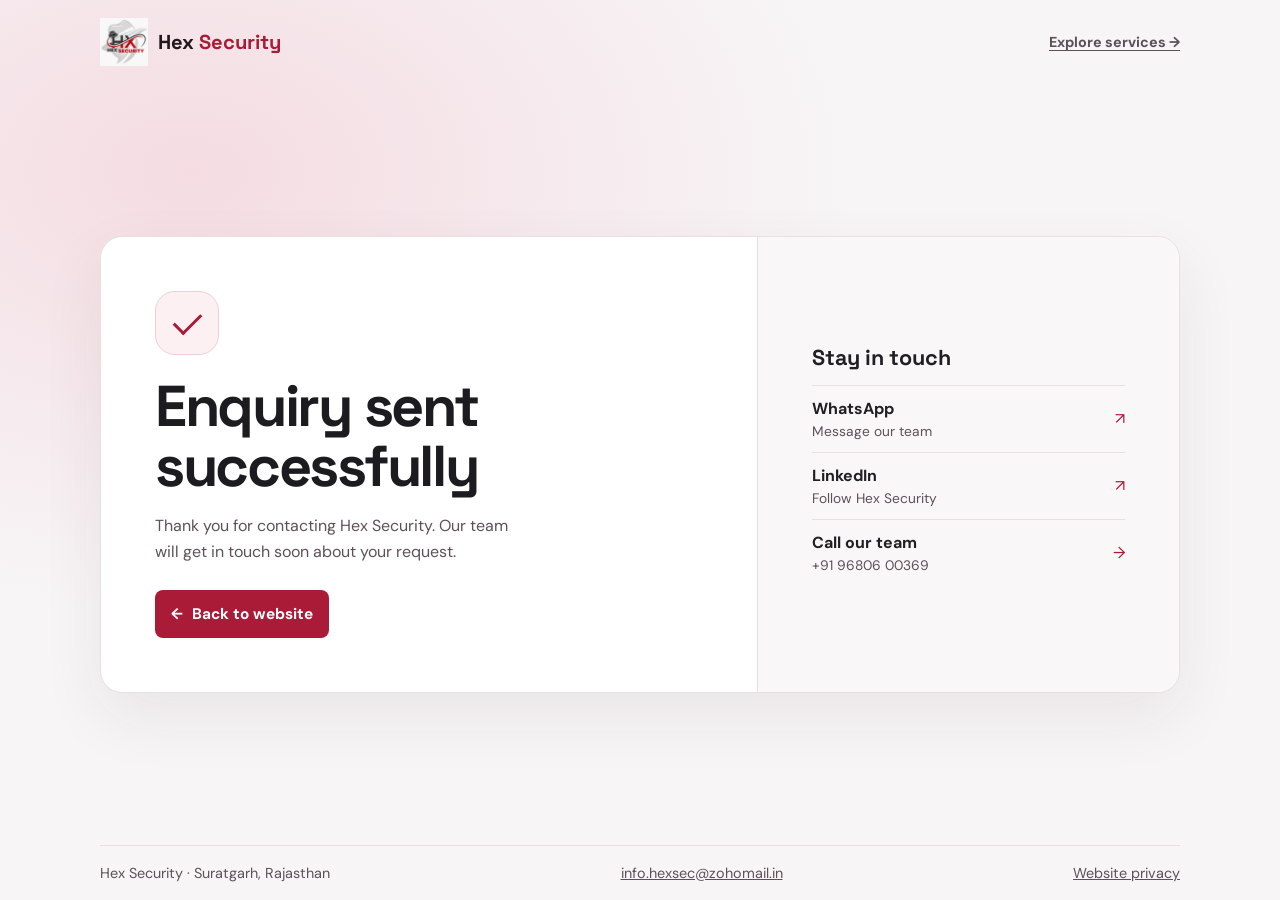
==== commit 09e1ee75: "Publish a Hinglish company intro and interactive service demos" ====
--- a/enquiry-sent.html
+++ b/enquiry-sent.html
@@ -10,6 +10,7 @@
   <link rel="stylesheet" href="style.css">
   <link rel="stylesheet" href="home.css?v=films1">
   <link rel="stylesheet" href="enquiry-sent.css">
+  <link rel="stylesheet" href="site-experience.css">
 </head>
 <body class="home-page confirmation-page">
   <header class="confirmation-header">
@@ -42,5 +43,6 @@
     <a href="mailto:info.hexsec@zohomail.in">info.hexsec@zohomail.in</a>
     <a href="privacy.html">Website privacy</a>
   </footer>
+  <script src="site-experience.js" defer></script>
 </body>
 </html>
--- a/home.css
+++ b/home.css
@@ -1,8 +1,8 @@
 .home-page {
-  --ink: #24212a;
-  --muted-ink: #57535d;
-  --brand-red: #a61935;
-  --brand-hover: #85142b;
+  --ink: #21191d;
+  --muted-ink: #5e5057;
+  --brand-red: #a91b36;
+  --brand-hover: #85132b;
   --section-width: min(90%, 1240px);
   background: #f7f5f3;
   color: var(--ink);
@@ -20,50 +20,84 @@
 .home-brand .brand-logo { width: 48px; height: 48px; }
 .home-page .nav-links { gap: clamp(18px, 3vw, 40px); }
 .home-page .nav-links a { font-size: .94rem; font-weight: 650; }
-.home-page .nav-cta { border-radius: 8px; }
+.home-page .nav-cta { border-radius: 8px; background: #fff4f6; }
 
 .home-wrap, .welcome-inner { width: var(--section-width); margin-inline: auto; }
 .welcome {
   position: relative;
   isolation: isolate;
   overflow: hidden;
-  padding-block: clamp(38px, 5.2vw, 78px);
-  background: radial-gradient(ellipse at 88% 36%, #f2dbe1 0, transparent 50%), #faf8f6;
-  border-bottom: 1px solid #ece3e4;
+  padding-block: clamp(42px, 6.4vw, 100px);
+  background: radial-gradient(ellipse at 86% 32%, #edd0d8 0, transparent 55%), #faf7f5;
+  border-bottom: 1px solid #e9dde0;
 }
 .welcome::before {
   position: absolute;
   z-index: -1;
-  inset: -30px 1% -30px auto;
-  width: min(63vw, 770px);
+  inset: 10% auto -25% -7%;
+  width: min(52vw, 700px);
   content: "";
   background: url("hex-security-logo.jpeg") center / contain no-repeat;
   filter: grayscale(1);
   mix-blend-mode: multiply;
-  opacity: .055;
+  opacity: .06;
+}
+.welcome::after {
+  position: absolute;
+  z-index: -1;
+  inset: 0;
+  content: "";
+  pointer-events: none;
+  background-image: radial-gradient(#80304b45 1px, transparent 1px);
+  background-size: 24px 24px;
+  mask-image: radial-gradient(ellipse at 95% 22%, black, transparent 51%);
 }
 .welcome-inner {
   display: grid;
-  grid-template-columns: 1.04fr 1fr;
-  align-items: center;
-  gap: clamp(28px, 5vw, 80px);
+  grid-template-columns: 1fr 1fr;
+  align-items: center;
+  gap: clamp(33px, 5vw, 82px);
 }
 .location-label {
+  display: flex;
+  align-items: center;
+  gap: 9px;
   color: var(--brand-red);
-  font-size: .86rem;
+  font-size: .82rem;
   font-weight: 700;
-  letter-spacing: .04em;
-  margin: 0 0 16px;
+  letter-spacing: .065em;
+  text-transform: uppercase;
+  margin: 0 0 21px;
+}
+.location-label::before {
+  content: "";
+  width: 7px;
+  aspect-ratio: 1;
+  border-radius: 50%;
+  background: currentColor;
 }
 .welcome h1 {
   margin: 0;
-  font-size: clamp(2.45rem, 4.3vw, 4.35rem);
+  color: var(--ink);
+  font-size: clamp(2.5rem, 4.65vw, 4.6rem);
   font-weight: 700;
-  line-height: 1.05;
+  line-height: 1.02;
   letter-spacing: -.055em;
-  max-width: 15.7ch;
-}
-.home-page .welcome h1 em { color: var(--brand-red) !important; }
+  text-wrap: balance;
+  overflow-wrap: anywhere;
+}
+.home-page .welcome h1 .headline-depth {
+  display: block;
+  padding-bottom: .065em;
+  color: #ba2140 !important;
+  text-shadow:
+    0 1px #8f172e,
+    0 2px #86152c,
+    0 3px #791227,
+    0 4px #6c1023,
+    0 7px 8px #64102632,
+    0 14px 26px #7e143940 !important;
+}
 .welcome-copy > p:not(.location-label) {
   max-width: 49ch;
   margin: 19px 0 0;
@@ -91,27 +125,33 @@
 .home-button-outline:hover { border-color: var(--brand-red); }
 .welcome-copy .welcome-call { font-size: .91rem !important; }
 .welcome-call a { font-weight: 700; color: var(--ink); text-underline-offset: .18em; }
+.welcome-actions .home-button-primary {
+  box-shadow: 0 3px 0 #761128, 0 8px 18px #8b173125;
+}
 .welcome-demo {
   display: block;
-  padding: 7px;
-  background: white;
-  border: 1px solid #dfd0d5;
-  border-radius: 18px;
-  box-shadow: 0 20px 49px #41212d20;
-  color: var(--ink);
+  min-width: 0;
+  padding: 6px;
+  background: #21171d;
+  border: 1px solid #63404c;
+  border-radius: 24px;
+  box-shadow: 0 5px 0 #401a27, 0 25px 62px #5d233941;
+  color: #fff6f8;
   text-decoration: none;
+  transition: box-shadow .25s, transform .25s;
 }
 .welcome-demo img {
   display: block;
   width: 100%;
   height: auto;
-  aspect-ratio: 1.55;
+  aspect-ratio: 1.5;
   object-fit: cover;
-  border-radius: 12px;
-}
-.welcome-caption { display: flex; align-items: center; gap: 13px; min-height: 69px; padding: 10px 13px; }
+  border-radius: 18px 18px 8px 8px;
+}
+.welcome-caption { display: flex; align-items: center; gap: 13px; min-height: 74px; padding: 11px 13px; }
 .welcome-caption strong { display: block; font: 700 1.04rem var(--display); }
-.welcome-caption small { display: block; margin-top: 3px; color: var(--muted-ink); font-size: .84rem; }
+.welcome-caption small { display: block; margin-top: 3px; color: #e0cbd1; font-size: .84rem; }
+.welcome-caption-arrow { margin-left: auto; color: #f6a5b7; font-size: 1.18rem; }
 .welcome-play {
   display: grid;
   place-items: center;
@@ -120,13 +160,13 @@
   flex: 0 0 42px;
   padding-left: 2px;
   border-radius: 50%;
-  background: #f9e7eb;
-  color: var(--brand-red);
+  background: #5b2436;
+  color: #feeef3;
   transition: background .2s, color .2s;
 }
 .welcome-demo:hover .welcome-play { background: var(--brand-red); color: white; }
 
-.home-page .services { background: #fff !important; padding: clamp(42px, 6vw, 79px) max(5%, calc((100% - 1240px) / 2)); }
+.home-page .services { background: #fffdfc !important; padding: clamp(42px, 6vw, 79px) max(5%, calc((100% - 1240px) / 2)); }
 .service-intro { display: flex; align-items: end; justify-content: space-between; gap: 16px; margin-bottom: 25px; }
 .service-intro h2, .home-about h2, .home-contact h2, .home-updates h2 {
   margin: 0 0 8px;
@@ -153,12 +193,12 @@
 }
 .home-page .catalog { gap: clamp(15px, 2vw, 24px); }
 .home-page .offer {
-  border-color: #e1dce0;
-  border-radius: 13px;
-  box-shadow: 0 3px 12px #27152107;
-  transition: border-color .2s, box-shadow .2s;
-}
-.home-page .offer:hover, .home-page .offer:focus-within { border-color: #b87483; box-shadow: 0 9px 25px #27152112; }
+  border-color: #e7dce1;
+  border-radius: 15px;
+  box-shadow: 0 3px 0 #efe6e9, 0 8px 20px #41213209;
+  transition: border-color .2s, box-shadow .2s, transform .2s;
+}
+.home-page .offer:hover, .home-page .offer:focus-within { border-color: #b87483; box-shadow: 0 5px 0 #ebd6dd, 0 14px 30px #40203119; }
 .home-page .offer-copy { padding: 19px; }
 .home-page .offer h3 { font-size: clamp(1.25rem, 2vw, 1.58rem); }
 .home-page .offer p { line-height: 1.45; margin-bottom: 6px; }
@@ -199,16 +239,16 @@
 .service-help p { margin: 4px 0 0; color: var(--muted-ink); }
 .service-help a { flex-shrink: 0; }
 
-.home-about { background: #f6f3f0; padding-block: clamp(44px, 5vw, 76px); }
+.home-about { background: #f7f1ef; padding-block: clamp(44px, 5vw, 76px); }
 .about-layout, .contact-layout { display: grid; grid-template-columns: 1fr 1fr; align-items: center; gap: clamp(20px, 5vw, 76px); }
-.home-process { display: grid; gap: 14px; margin: 0; padding: 0 0 0 1.6rem; }
-.home-process li { padding-left: .35rem; }
+.home-process { display: grid; gap: 13px; margin: 0; padding: 0 0 0 1.65rem; }
+.home-process li { padding: 12px 15px; border: 1px solid #eadfe1; border-radius: 10px; background: #fffaf9; box-shadow: 0 2px 0 #eddfe3; }
 .home-process li::marker { color: var(--brand-red); font-weight: 700; }
 .home-process li span { display: block; margin-top: 2px; color: var(--muted-ink); }
 .home-updates { background: white; padding-block: 34px; }
 .home-updates h2 { font-size: clamp(1.45rem, 2.5vw, 2.1rem); }
 .updates-row { display: flex; justify-content: space-between; align-items: center; gap: 18px; }
-.home-contact { background: #26212b; color: white; padding-block: clamp(44px, 6vw, 83px); }
+.home-contact { background: radial-gradient(ellipse at 92% 10%, #481b2d, transparent 65%), #261820; color: white; padding-block: clamp(44px, 6vw, 83px); }
 .home-contact p { color: #ede4ec; }
 .home-contact-actions { margin: 0; }
 .home-contact .home-button-primary { background: #b72443; }
@@ -222,8 +262,59 @@
 #dialog-summary { font-size: .94rem; line-height: 1.45; color: var(--muted-ink); margin: 0; }
 .home-page #details-step .sheet-body { padding-top: 16px; }
 
+.scroll-glow {
+  color: var(--brand-red);
+  text-shadow: 0 1px #d798a750, 0 0 calc(12px + 14px * var(--entry-remaining, 0)) #ca1e4b4a;
+}
+
+.home-contact .scroll-glow {
+  color: #ffc3d2;
+  text-shadow: 0 1px #f1609280, 0 0 calc(12px + 14px * var(--entry-remaining, 0)) #fa5984b0;
+}
+
+@media (prefers-reduced-motion: no-preference) {
+  .has-scroll-motion [data-scroll-reveal] {
+    --entry-distance: clamp(32px, 8vw, 134px);
+    --entry-remaining: var(--scroll-away, 0);
+    --entry-offset: var(--entry-distance);
+    --entry-angle: 18deg;
+    opacity: calc(1 - .42 * var(--entry-remaining));
+    transform:
+      perspective(900px)
+      translate3d(calc(var(--entry-offset) * var(--entry-remaining)), calc(22px * var(--entry-remaining) + var(--card-lift, 0px)), 0)
+      rotateY(calc(var(--entry-angle) * var(--entry-remaining)));
+  }
+
+  .has-scroll-motion [data-scroll-reveal="left"] {
+    --entry-offset: calc(-1 * var(--entry-distance));
+    --entry-angle: -18deg;
+  }
+
+  .has-scroll-motion [data-scroll-reveal]:focus-within,
+  .has-scroll-motion [data-scroll-reveal]:focus-visible {
+    --entry-remaining: 0;
+  }
+
+  .has-scroll-motion .offer {
+    transition: border-color .2s, box-shadow .2s;
+  }
+}
+
 @media (min-width: 1110px) {
   .home-page .catalog { grid-template-columns: repeat(3, minmax(0, 1fr)); }
+}
+
+@media (min-width: 901px) and (hover: hover) and (pointer: fine) and (prefers-reduced-motion: no-preference) {
+  .welcome-demo { transform: perspective(1200px) rotateY(-5deg) rotateX(2deg); }
+  .welcome-demo:hover, .welcome-demo:focus-visible { transform: perspective(1200px) rotateY(0) translateY(-5px); }
+  .home-page .offer:hover { --card-lift: -4px; }
+  :root:not(.has-scroll-motion) .home-page .offer:hover { transform: translateY(-4px); }
+}
+
+@media (max-width: 800px) {
+  .welcome-inner { grid-template-columns: 1fr; }
+  .welcome h1 { max-width: 16ch; text-wrap: initial; }
+  .welcome-demo { width: 100%; max-width: 580px; }
 }
 
 @media (max-width: 820px) {
@@ -234,10 +325,10 @@
 @media (max-width: 650px) {
   .home-page .topbar { height: 66px; }
   .home-page .nav-links { top: 66px; gap: 14px; }
-  .welcome-inner, .about-layout, .contact-layout { grid-template-columns: 1fr; }
-  .welcome h1 { max-width: 17ch; }
-  .welcome-demo { max-width: 520px; }
-  .welcome-demo img { aspect-ratio: 1.9; }
+  .about-layout, .contact-layout { grid-template-columns: 1fr; }
+  .welcome h1 { font-size: clamp(2.18rem, 9.6vw, 3.4rem); }
+  .welcome-demo { border-radius: 17px; }
+  .welcome-demo img { border-radius: 12px 12px 6px 6px; }
   .welcome-copy > p:not(.location-label) { margin-top: 13px; }
   .welcome-actions { margin-top: 17px; }
   .welcome-caption { min-height: 60px; }
@@ -247,3 +338,7 @@
   .demo-language { display: inline; }
   .home-page .home-footer { display: flex; flex-direction: column; align-items: flex-start; gap: 10px; }
 }
+
+@media (prefers-reduced-motion: reduce) {
+  .welcome-demo, .home-page .offer { transition: none; }
+}
--- a/site-experience.css
+++ b/site-experience.css
@@ -0,0 +1,27 @@
+.pointer-glow {
+  position: fixed;
+  top: 0;
+  left: 0;
+  z-index: 1200;
+  width: 150px;
+  height: 150px;
+  border-radius: 50%;
+  pointer-events: none;
+  background: radial-gradient(circle, #f450782c 0%, #ed27501a 27%, #ed275008 52%, transparent 70%);
+  opacity: 0;
+  transition: opacity .2s linear;
+}
+
+.pointer-glow-visible { opacity: 1; }
+
+@media (prefers-reduced-motion: reduce) {
+  .pointer-glow { display: none; }
+}
+
+.enquiry-dialog.intro-dialog { width: min(910px, calc(100% - 24px)); }
+.intro-dialog .dialog-bar h2 { margin: 0; font: 700 1.1rem var(--display); }
+.intro-dialog video { background: #21171d; }
+.intro-actions { padding: 13px clamp(14px, 3vw, 27px); }
+.interactive-demo-link { display: inline-flex; align-items: center; gap: .55em; text-decoration: none; }
+.interactive-demo-link:hover { border-color: #a71937; }
+.offer-actions .offer-preview { position: relative; z-index: 1; color: #8f1730; font-size: .9rem; font-weight: 700; text-underline-offset: .22em; }
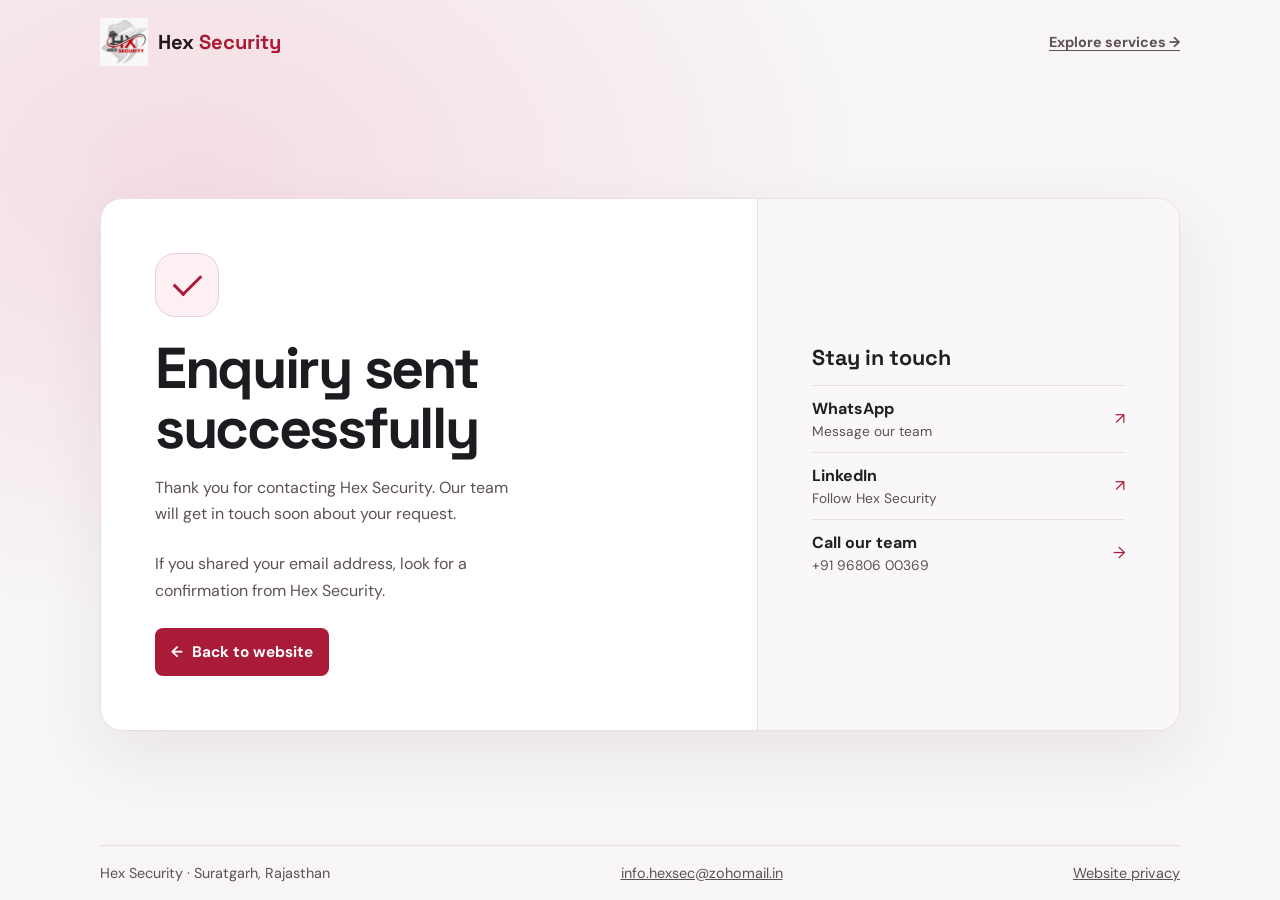
==== commit 7ccd655d: "Send website enquiry confirmations directly to customers" ====
--- a/enquiry-sent.html
+++ b/enquiry-sent.html
@@ -26,6 +26,7 @@
         <span class="confirmation-check" aria-hidden="true"></span>
         <h1 id="confirmation-title">Enquiry sent successfully</h1>
         <p>Thank you for contacting Hex Security. Our team will get in touch soon about your request.</p>
+        <p>If you shared your email address, look for a confirmation from Hex Security.</p>
         <a class="home-button home-button-primary" href="./"><span aria-hidden="true">←</span> Back to website</a>
       </section>
       <section class="confirmation-contact" aria-labelledby="confirmation-contact-title">
@@ -43,6 +44,6 @@
     <a href="mailto:info.hexsec@zohomail.in">info.hexsec@zohomail.in</a>
     <a href="privacy.html">Website privacy</a>
   </footer>
-  <script src="site-experience.js" defer></script>
+  <script src="site-experience.js?v=touch2" defer></script>
 </body>
 </html>
